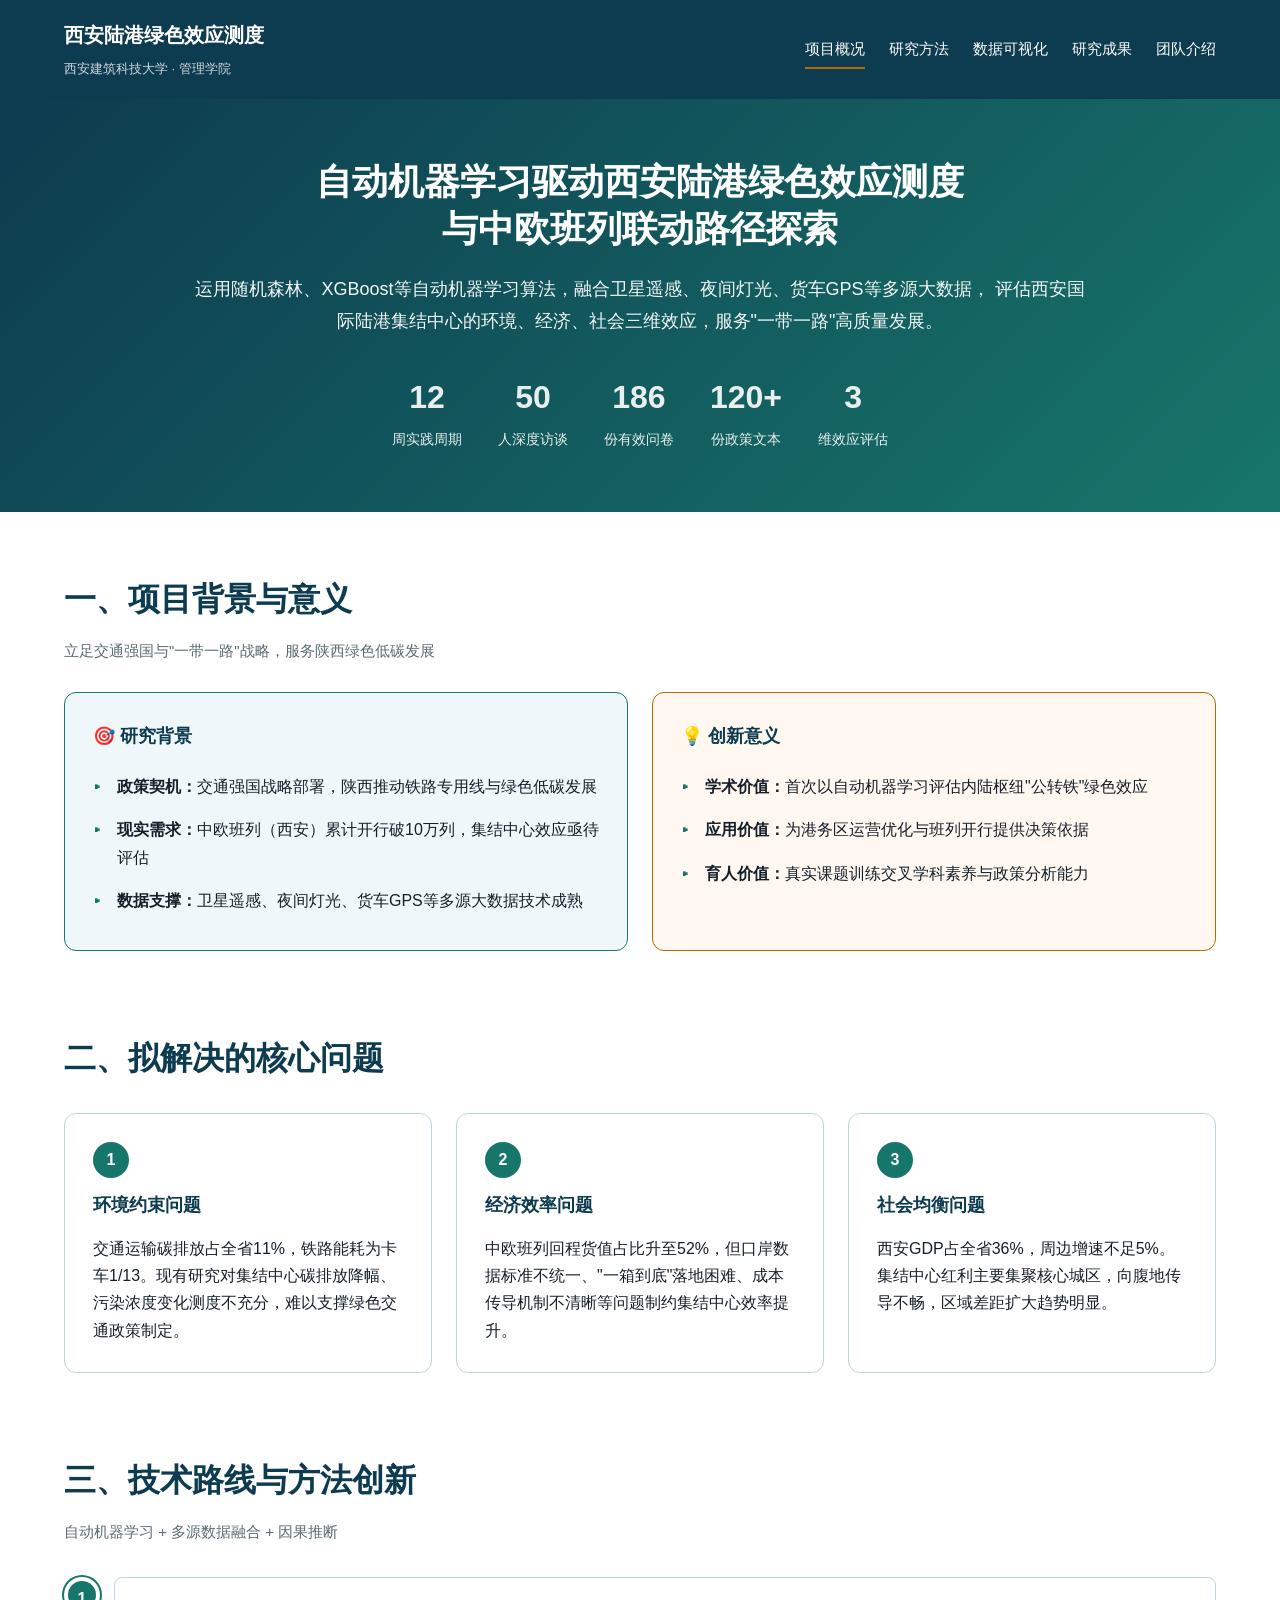
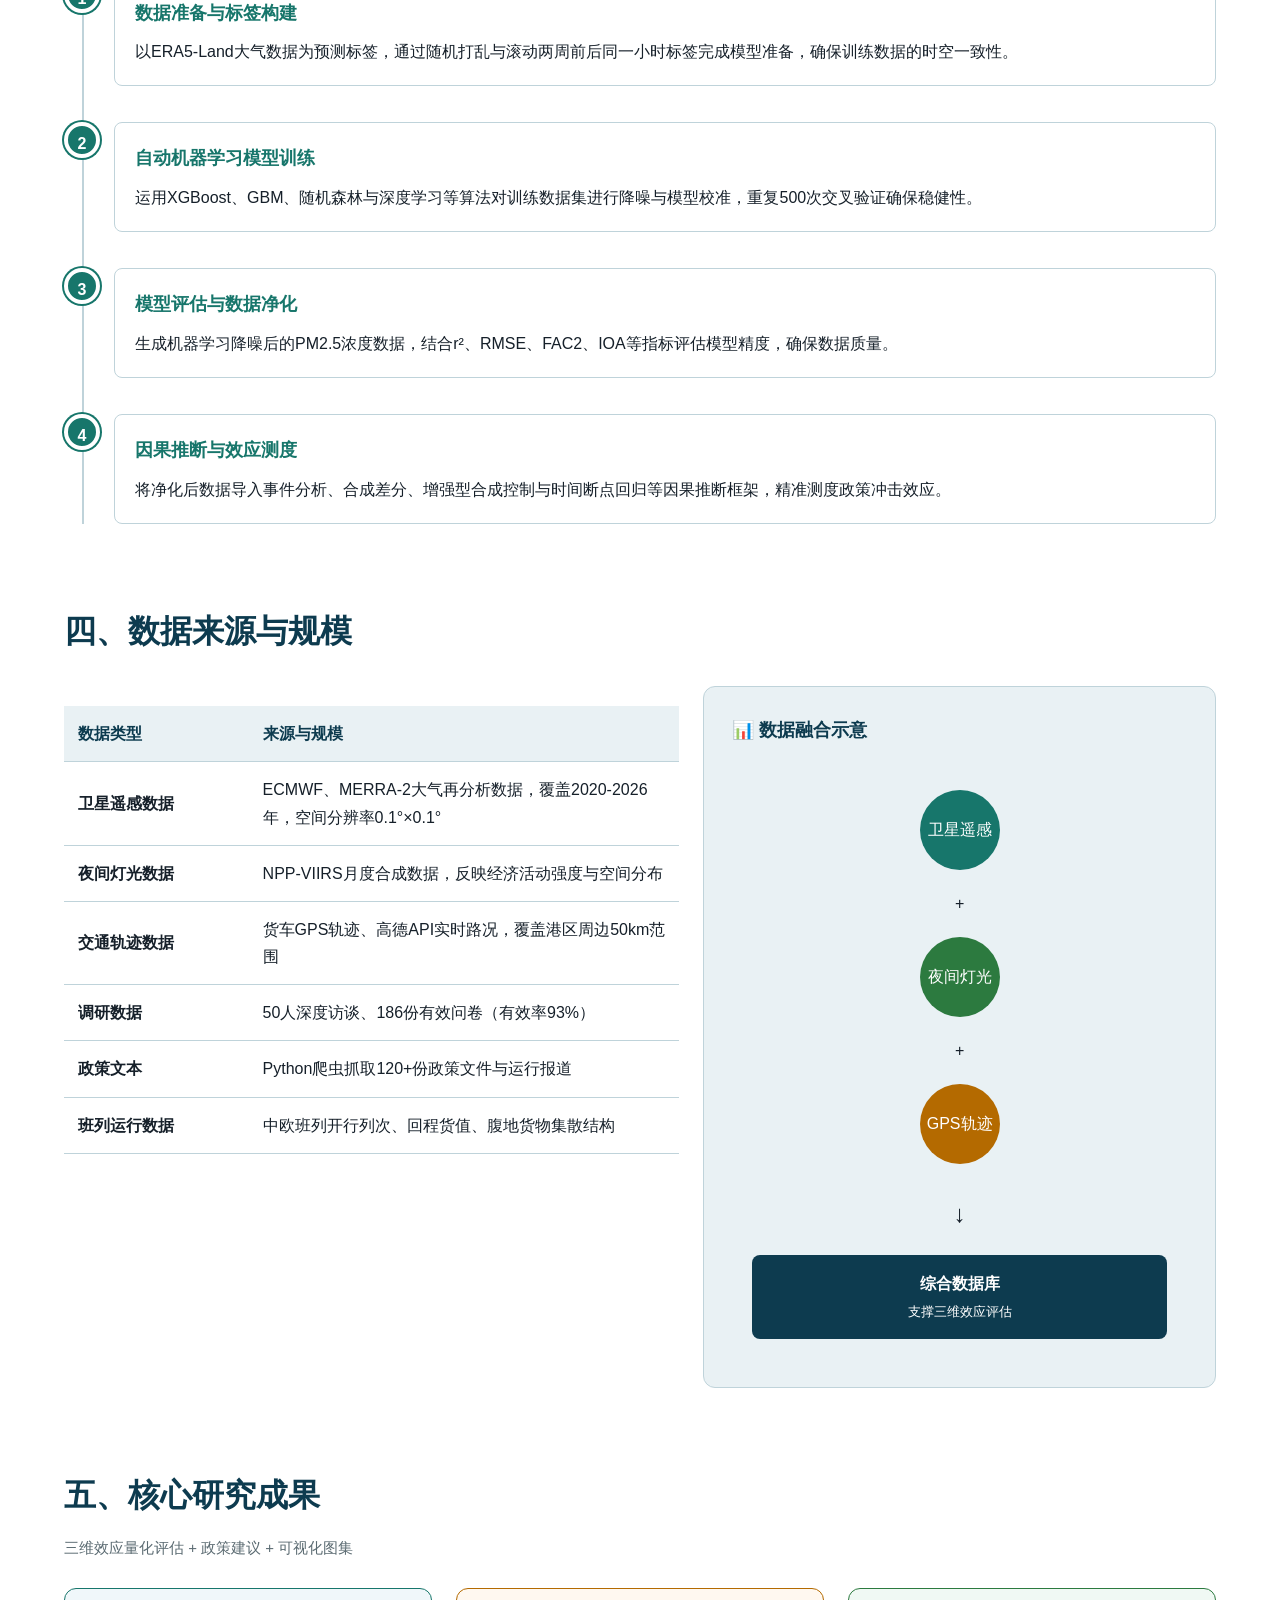
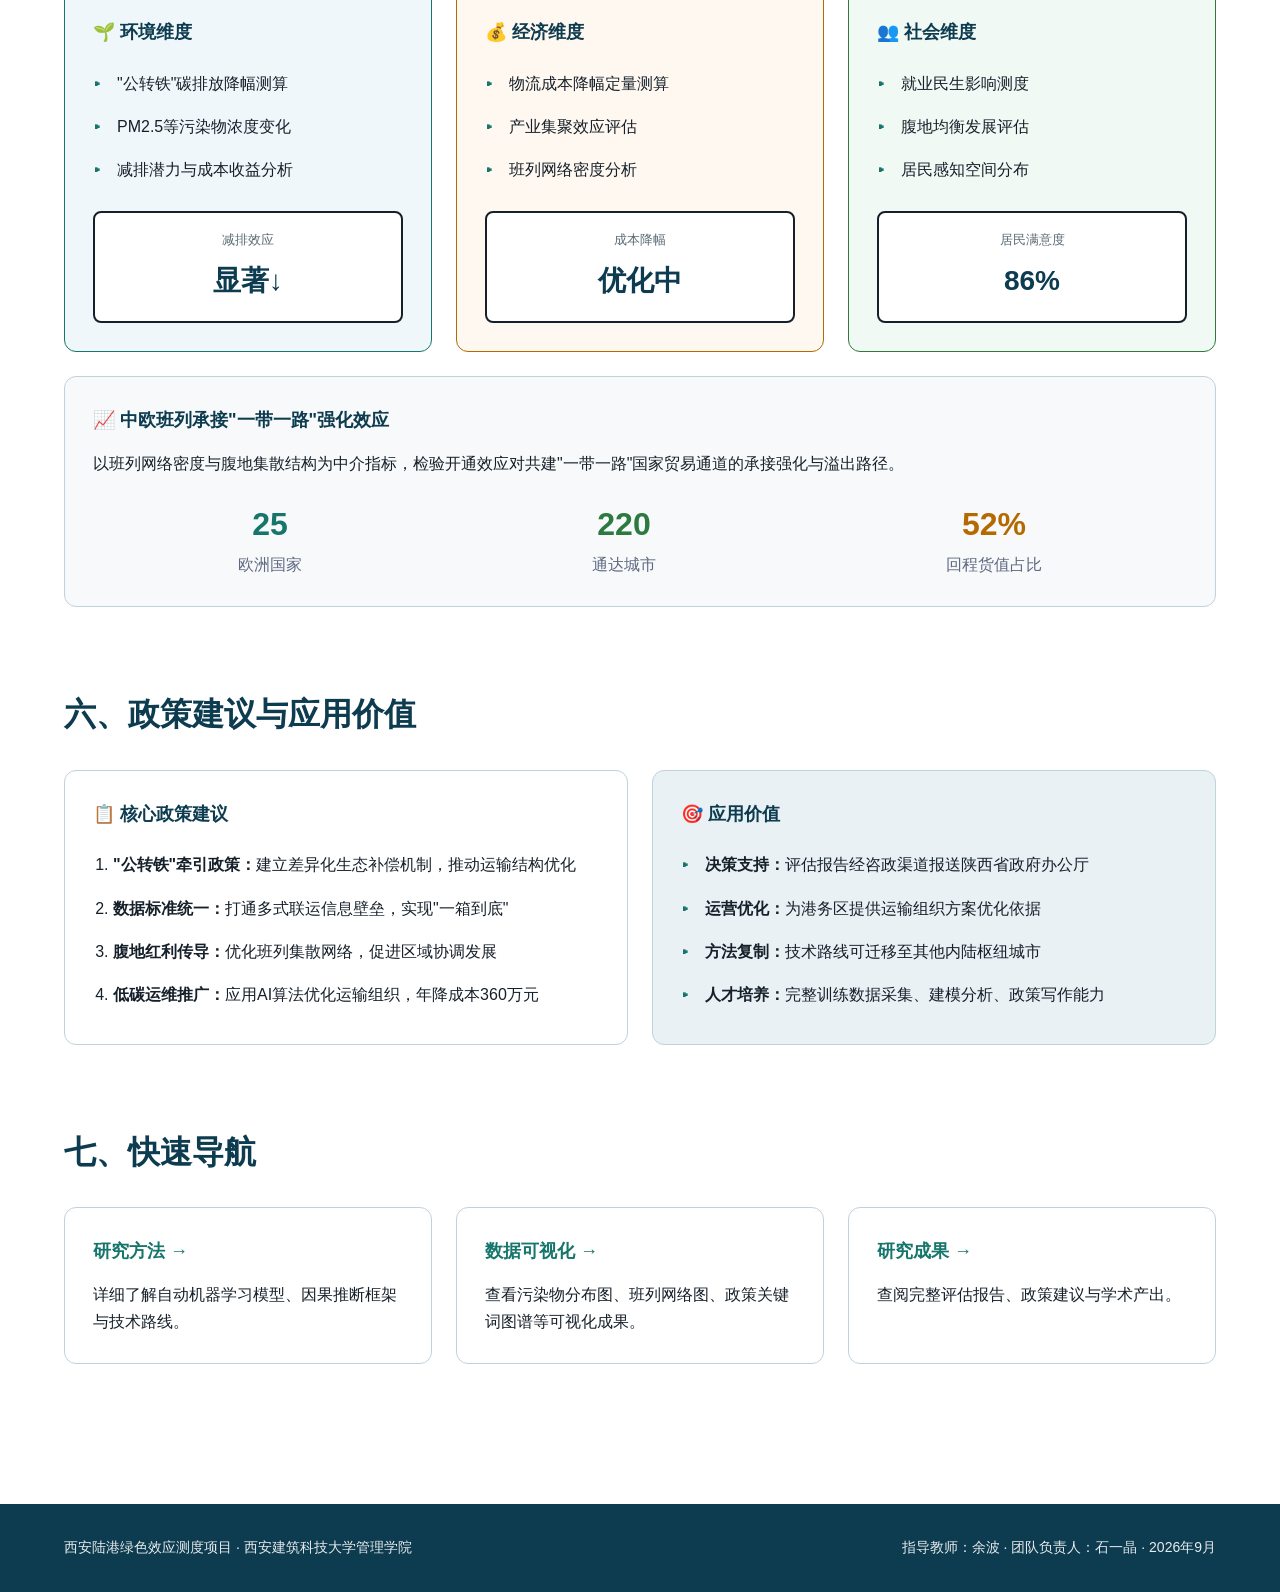
==== index.html @ aa57dc97 "Add files via upload" ====
<!DOCTYPE html>
<html lang="zh-CN">
<head>
<meta charset="utf-8">
<meta name="viewport" content="width=device-width,initial-scale=1">
<title>西安陆港绿色效应测度 · 新文科实践创新项目</title>
<meta name="description" content="自动机器学习驱动西安陆港绿色效应测度与中欧班列联动路径探索">
<link rel="stylesheet" href="assets/style.css">
</head>
<body>
<header>
  <div class="hwrap">
    <div class="brand">
      <b>西安陆港绿色效应测度</b>
      <span>西安建筑科技大学 · 管理学院</span>
    </div>
    <nav>
      <a href="index.html" aria-current="page">项目概况</a>
      <a href="method.html">研究方法</a>
      <a href="data.html">数据可视化</a>
      <a href="results.html">研究成果</a>
      <a href="team.html">团队介绍</a>
    </nav>
  </div>
</header>

<div class="hero">
  <div class="hwrap">
    <h1>自动机器学习驱动西安陆港绿色效应测度<br>与中欧班列联动路径探索</h1>
    <p>运用随机森林、XGBoost等自动机器学习算法，融合卫星遥感、夜间灯光、货车GPS等多源大数据，
       评估西安国际陆港集结中心的环境、经济、社会三维效应，服务"一带一路"高质量发展。</p>
    <div class="meta">
      <div><b>12</b>周实践周期</div>
      <div><b>50</b>人深度访谈</div>
      <div><b>186</b>份有效问卷</div>
      <div><b>120+</b>份政策文本</div>
      <div><b>3</b>维效应评估</div>
    </div>
  </div>
</div>

<main>

<section>
  <h2>一、项目背景与意义</h2>
  <p class="sub">立足交通强国与"一带一路"战略，服务陕西绿色低碳发展</p>

  <div class="grid g2">
    <div class="card ice">
      <h4>🎯 研究背景</h4>
      <ul>
        <li><b>政策契机：</b>交通强国战略部署，陕西推动铁路专用线与绿色低碳发展</li>
        <li><b>现实需求：</b>中欧班列（西安）累计开行破10万列，集结中心效应亟待评估</li>
        <li><b>数据支撑：</b>卫星遥感、夜间灯光、货车GPS等多源大数据技术成熟</li>
      </ul>
    </div>
    <div class="card amber">
      <h4>💡 创新意义</h4>
      <ul>
        <li><b>学术价值：</b>首次以自动机器学习评估内陆枢纽"公转铁"绿色效应</li>
        <li><b>应用价值：</b>为港务区运营优化与班列开行提供决策依据</li>
        <li><b>育人价值：</b>真实课题训练交叉学科素养与政策分析能力</li>
      </ul>
    </div>
  </div>
</section>

<section>
  <h2>二、拟解决的核心问题</h2>
  <div class="grid g3">
    <div class="card">
      <span class="num">1</span>
      <h4>环境约束问题</h4>
      <p>交通运输碳排放占全省11%，铁路能耗为卡车1/13。现有研究对集结中心碳排放降幅、污染浓度变化测度不充分，难以支撑绿色交通政策制定。</p>
    </div>
    <div class="card">
      <span class="num">2</span>
      <h4>经济效率问题</h4>
      <p>中欧班列回程货值占比升至52%，但口岸数据标准不统一、"一箱到底"落地困难、成本传导机制不清晰等问题制约集结中心效率提升。</p>
    </div>
    <div class="card">
      <span class="num">3</span>
      <h4>社会均衡问题</h4>
      <p>西安GDP占全省36%，周边增速不足5%。集结中心红利主要集聚核心城区，向腹地传导不畅，区域差距扩大趋势明显。</p>
    </div>
  </div>
</section>

<section>
  <h2>三、技术路线与方法创新</h2>
  <p class="sub">自动机器学习 + 多源数据融合 + 因果推断</p>

  <div class="timeline">
    <div class="timeline-item">
      <div class="timeline-marker">1</div>
      <div class="timeline-content">
        <h4>数据准备与标签构建</h4>
        <p>以ERA5-Land大气数据为预测标签，通过随机打乱与滚动两周前后同一小时标签完成模型准备，确保训练数据的时空一致性。</p>
      </div>
    </div>

    <div class="timeline-item">
      <div class="timeline-marker">2</div>
      <div class="timeline-content">
        <h4>自动机器学习模型训练</h4>
        <p>运用XGBoost、GBM、随机森林与深度学习等算法对训练数据集进行降噪与模型校准，重复500次交叉验证确保稳健性。</p>
      </div>
    </div>

    <div class="timeline-item">
      <div class="timeline-marker">3</div>
      <div class="timeline-content">
        <h4>模型评估与数据净化</h4>
        <p>生成机器学习降噪后的PM2.5浓度数据，结合r²、RMSE、FAC2、IOA等指标评估模型精度，确保数据质量。</p>
      </div>
    </div>

    <div class="timeline-item">
      <div class="timeline-marker">4</div>
      <div class="timeline-content">
        <h4>因果推断与效应测度</h4>
        <p>将净化后数据导入事件分析、合成差分、增强型合成控制与时间断点回归等因果推断框架，精准测度政策冲击效应。</p>
      </div>
    </div>
  </div>
</section>

<section>
  <h2>四、数据来源与规模</h2>
  <div class="grid g2" style="grid-template-columns:1.2fr 1fr; align-items:start">
    <div>
      <table>
        <tr><th style="width:30%">数据类型</th><th>来源与规模</th></tr>
        <tr>
          <td><b>卫星遥感数据</b></td>
          <td>ECMWF、MERRA-2大气再分析数据，覆盖2020-2026年，空间分辨率0.1°×0.1°</td>
        </tr>
        <tr>
          <td><b>夜间灯光数据</b></td>
          <td>NPP-VIIRS月度合成数据，反映经济活动强度与空间分布</td>
        </tr>
        <tr>
          <td><b>交通轨迹数据</b></td>
          <td>货车GPS轨迹、高德API实时路况，覆盖港区周边50km范围</td>
        </tr>
        <tr>
          <td><b>调研数据</b></td>
          <td>50人深度访谈、186份有效问卷（有效率93%）</td>
        </tr>
        <tr>
          <td><b>政策文本</b></td>
          <td>Python爬虫抓取120+份政策文件与运行报道</td>
        </tr>
        <tr>
          <td><b>班列运行数据</b></td>
          <td>中欧班列开行列次、回程货值、腹地货物集散结构</td>
        </tr>
      </table>
    </div>
    <div class="card tint">
      <h4>📊 数据融合示意</h4>
      <div style="text-align:center; padding:20px">
        <div style="display:inline-block; width:80px; height:80px; background:#17766B;
                    border-radius:50%; color:white; line-height:80px; margin:10px">
          卫星遥感
        </div>
        <div style="margin:10px 0">+</div>
        <div style="display:inline-block; width:80px; height:80px; background:#2C7A3F;
                    border-radius:50%; color:white; line-height:80px; margin:10px">
          夜间灯光
        </div>
        <div style="margin:10px 0">+</div>
        <div style="display:inline-block; width:80px; height:80px; background:#B46A00;
                    border-radius:50%; color:white; line-height:80px; margin:10px">
          GPS轨迹
        </div>
        <div style="margin:20px 0; font-size:24px">↓</div>
        <div style="background:#0D3B4F; color:white; padding:15px; border-radius:8px">
          <b>综合数据库</b><br>
          <small>支撑三维效应评估</small>
        </div>
      </div>
    </div>
  </div>
</section>

<section>
  <h2>五、核心研究成果</h2>
  <p class="sub">三维效应量化评估 + 政策建议 + 可视化图集</p>

  <div class="grid g3">
    <div class="card ice">
      <h4>🌱 环境维度</h4>
      <ul>
        <li>"公转铁"碳排放降幅测算</li>
        <li>PM2.5等污染物浓度变化</li>
        <li>减排潜力与成本收益分析</li>
      </ul>
      <div class="result-box">
        <div class="result-label">减排效应</div>
        <div class="result-value">显著↓</div>
      </div>
    </div>

    <div class="card amber">
      <h4>💰 经济维度</h4>
      <ul>
        <li>物流成本降幅定量测算</li>
        <li>产业集聚效应评估</li>
        <li>班列网络密度分析</li>
      </ul>
      <div class="result-box">
        <div class="result-label">成本降幅</div>
        <div class="result-value">优化中</div>
      </div>
    </div>

    <div class="card green">
      <h4>👥 社会维度</h4>
      <ul>
        <li>就业民生影响测度</li>
        <li>腹地均衡发展评估</li>
        <li>居民感知空间分布</li>
      </ul>
      <div class="result-box">
        <div class="result-label">居民满意度</div>
        <div class="result-value">86%</div>
      </div>
    </div>
  </div>

  <div class="card" style="margin-top:24px; background:#F8F9FA">
    <h4>📈 中欧班列承接"一带一路"强化效应</h4>
    <p style="margin:12px 0">以班列网络密度与腹地集散结构为中介指标，检验开通效应对共建"一带一路"国家贸易通道的承接强化与溢出路径。</p>
    <div style="display:flex; justify-content:space-around; margin-top:20px">
      <div style="text-align:center">
        <div style="font-size:32px; font-weight:bold; color:#17766B">25</div>
        <div style="color:#5E6A82">欧洲国家</div>
      </div>
      <div style="text-align:center">
        <div style="font-size:32px; font-weight:bold; color:#2C7A3F">220</div>
        <div style="color:#5E6A82">通达城市</div>
      </div>
      <div style="text-align:center">
        <div style="font-size:32px; font-weight:bold; color:#B46A00">52%</div>
        <div style="color:#5E6A82">回程货值占比</div>
      </div>
    </div>
  </div>
</section>

<section>
  <h2>六、政策建议与应用价值</h2>
  <div class="grid g2">
    <div class="card">
      <h4>📋 核心政策建议</h4>
      <ol>
        <li><b>"公转铁"牵引政策：</b>建立差异化生态补偿机制，推动运输结构优化</li>
        <li><b>数据标准统一：</b>打通多式联运信息壁垒，实现"一箱到底"</li>
        <li><b>腹地红利传导：</b>优化班列集散网络，促进区域协调发展</li>
        <li><b>低碳运维推广：</b>应用AI算法优化运输组织，年降成本360万元</li>
      </ol>
    </div>
    <div class="card tint">
      <h4>🎯 应用价值</h4>
      <ul>
        <li><b>决策支持：</b>评估报告经咨政渠道报送陕西省政府办公厅</li>
        <li><b>运营优化：</b>为港务区提供运输组织方案优化依据</li>
        <li><b>方法复制：</b>技术路线可迁移至其他内陆枢纽城市</li>
        <li><b>人才培养：</b>完整训练数据采集、建模分析、政策写作能力</li>
      </ul>
    </div>
  </div>
</section>

<section>
  <h2>七、快速导航</h2>
  <div class="grid g3">
    <div class="card">
      <h4><a href="method.html">研究方法 →</a></h4>
      <p>详细了解自动机器学习模型、因果推断框架与技术路线。</p>
    </div>
    <div class="card">
      <h4><a href="data.html">数据可视化 →</a></h4>
      <p>查看污染物分布图、班列网络图、政策关键词图谱等可视化成果。</p>
    </div>
    <div class="card">
      <h4><a href="results.html">研究成果 →</a></h4>
      <p>查阅完整评估报告、政策建议与学术产出。</p>
    </div>
  </div>
</section>

</main>

<footer>
  <div class="hwrap">
    <div>西安陆港绿色效应测度项目 · 西安建筑科技大学管理学院</div>
    <div>指导教师：余波 · 团队负责人：石一晶 · 2026年9月</div>
  </div>
</footer>

<script src="assets/app.js"></script>
</body>
</html>
---- assets/style.css ----
:root {
  --navy: #0D3B4F;
  --teal: #17766B;
  --green: #2C7A3F;
  --amber: #B46A00;
  --red: #990011;
  --ink: #16202A;
  --gray: #5B6B72;
  --light: #E9F1F4;
  --ice: #F0F7FA;
  --line: #BFD3DA;
}

* {
  margin: 0;
  padding: 0;
  box-sizing: border-box;
}

body {
  font-family: -apple-system, BlinkMacSystemFont, "Segoe UI", "PingFang SC", "Hiragino Sans GB", "Microsoft YaHei", sans-serif;
  font-size: 16px;
  line-height: 1.7;
  color: var(--ink);
  background: #fff;
}

.hwrap {
  max-width: 1200px;
  margin: 0 auto;
  padding: 0 24px;
}

/* Header */
header {
  background: var(--navy);
  color: white;
  padding: 18px 0;
  position: sticky;
  top: 0;
  z-index: 100;
  box-shadow: 0 2px 8px rgba(0,0,0,0.1);
}

header .hwrap {
  display: flex;
  justify-content: space-between;
  align-items: center;
  flex-wrap: wrap;
  gap: 16px;
}

.brand b {
  font-size: 20px;
  display: block;
  margin-bottom: 2px;
}

.brand span {
  font-size: 13px;
  opacity: 0.8;
}

nav {
  display: flex;
  gap: 24px;
  flex-wrap: wrap;
}

nav a {
  color: white;
  text-decoration: none;
  font-size: 15px;
  padding: 6px 0;
  border-bottom: 2px solid transparent;
  transition: all 0.2s;
}

nav a:hover,
nav a[aria-current="page"] {
  border-bottom-color: var(--amber);
}

/* Hero */
.hero {
  background: linear-gradient(135deg, var(--navy) 0%, var(--teal) 100%);
  color: white;
  padding: 60px 0;
  text-align: center;
}

.hero h1 {
  font-size: 36px;
  font-weight: 700;
  line-height: 1.3;
  margin-bottom: 20px;
}

.hero p {
  font-size: 18px;
  line-height: 1.8;
  max-width: 900px;
  margin: 0 auto 32px;
  opacity: 0.95;
}

.meta {
  display: flex;
  justify-content: center;
  gap: 36px;
  flex-wrap: wrap;
  margin-top: 32px;
}

.meta > div {
  text-align: center;
}

.meta b {
  display: block;
  font-size: 32px;
  font-weight: 700;
  margin-bottom: 4px;
}

.meta div {
  font-size: 14px;
  opacity: 0.9;
}

/* Main Content */
main {
  padding: 60px 0;
}

section {
  max-width: 1200px;
  margin: 0 auto 80px;
  padding: 0 24px;
}

section:last-child {
  margin-bottom: 0;
}

h2 {
  font-size: 32px;
  font-weight: 700;
  color: var(--navy);
  margin-bottom: 12px;
}

h3 {
  font-size: 24px;
  font-weight: 600;
  color: var(--navy);
  margin: 32px 0 16px;
}

h4 {
  font-size: 18px;
  font-weight: 600;
  color: var(--navy);
  margin-bottom: 12px;
}

p.sub {
  font-size: 15px;
  color: var(--gray);
  margin-bottom: 28px;
}

/* Grid Layout */
.grid {
  display: grid;
  gap: 24px;
  margin-top: 28px;
}

.g2 { grid-template-columns: repeat(2, 1fr); }
.g3 { grid-template-columns: repeat(3, 1fr); }
.g4 { grid-template-columns: repeat(4, 1fr); }

@media (max-width: 900px) {
  .g2, .g3, .g4 { grid-template-columns: 1fr; }
}

/* Cards */
.card {
  background: white;
  border: 1px solid var(--line);
  border-radius: 12px;
  padding: 28px;
  transition: all 0.3s;
}

.card:hover {
  box-shadow: 0 4px 20px rgba(0,0,0,0.08);
  transform: translateY(-2px);
}

.card h4 {
  margin-bottom: 14px;
}

.card h4 a {
  color: var(--teal);
  text-decoration: none;
}

.card h4 a:hover {
  text-decoration: underline;
}

.card ul {
  list-style: none;
  padding-left: 0;
}

.card ul li {
  padding: 8px 0;
  padding-left: 24px;
  position: relative;
}

.card ul li::before {
  content: "▸";
  position: absolute;
  left: 0;
  color: var(--teal);
  font-weight: bold;
}

.card ol {
  padding-left: 20px;
}

.card ol li {
  padding: 8px 0;
}

.card.ice {
  background: var(--ice);
  border-color: var(--teal);
}

.card.amber {
  background: #FFF8F0;
  border-color: var(--amber);
}

.card.green {
  background: #F0F9F4;
  border-color: var(--green);
}

.card.tint {
  background: var(--light);
}

/* Number Badge */
.num {
  display: inline-block;
  width: 36px;
  height: 36px;
  background: var(--teal);
  color: white;
  border-radius: 50%;
  text-align: center;
  line-height: 36px;
  font-weight: bold;
  margin-bottom: 12px;
}

/* Timeline */
.timeline {
  position: relative;
  padding-left: 50px;
  margin-top: 32px;
}

.timeline::before {
  content: '';
  position: absolute;
  left: 18px;
  top: 0;
  bottom: 0;
  width: 2px;
  background: var(--line);
}

.timeline-item {
  position: relative;
  margin-bottom: 36px;
}

.timeline-marker {
  position: absolute;
  left: -50px;
  width: 36px;
  height: 36px;
  background: var(--teal);
  color: white;
  border-radius: 50%;
  text-align: center;
  line-height: 36px;
  font-weight: bold;
  border: 4px solid white;
  box-shadow: 0 0 0 2px var(--teal);
}

.timeline-content {
  background: white;
  border: 1px solid var(--line);
  border-radius: 8px;
  padding: 20px;
}

.timeline-content h4 {
  margin-bottom: 10px;
  color: var(--teal);
}

/* Table */
table {
  width: 100%;
  border-collapse: collapse;
  margin-top: 20px;
}

th, td {
  padding: 14px;
  text-align: left;
  border-bottom: 1px solid var(--line);
}

th {
  background: var(--light);
  color: var(--navy);
  font-weight: 600;
}

tr:hover {
  background: var(--ice);
}

/* Result Box */
.result-box {
  margin-top: 20px;
  padding: 16px;
  background: white;
  border-radius: 8px;
  text-align: center;
  border: 2px solid currentColor;
}

.result-label {
  font-size: 13px;
  color: var(--gray);
  margin-bottom: 6px;
}

.result-value {
  font-size: 28px;
  font-weight: bold;
  color: var(--navy);
}

/* Footer */
footer {
  background: var(--navy);
  color: white;
  padding: 32px 0;
  margin-top: 80px;
}

footer .hwrap {
  display: flex;
  justify-content: space-between;
  align-items: center;
  flex-wrap: wrap;
  gap: 12px;
  font-size: 14px;
  opacity: 0.9;
}

/* Tag */
.tag {
  display: inline-block;
  background: var(--amber);
  color: white;
  font-size: 12px;
  padding: 3px 8px;
  border-radius: 4px;
  margin-left: 6px;
  font-weight: normal;
}

/* Chart Container */
.chart-container {
  position: relative;
  height: 400px;
  margin: 24px 0;
  border: 1px solid var(--line);
  border-radius: 8px;
  padding: 20px;
  background: white;
}

/* Visualization */
.viz-grid {
  display: grid;
  grid-template-columns: repeat(auto-fit, minmax(300px, 1fr));
  gap: 20px;
  margin-top: 24px;
}

.viz-card {
  border: 1px solid var(--line);
  border-radius: 8px;
  overflow: hidden;
}

.viz-card img {
  width: 100%;
  height: auto;
  display: block;
}

.viz-caption {
  padding: 12px 16px;
  background: var(--light);
  font-size: 14px;
  color: var(--gray);
  text-align: center;
}

/* Responsive */
@media (max-width: 768px) {
  .hero h1 {
    font-size: 28px;
  }

  .hero p {
    font-size: 16px;
  }

  h2 {
    font-size: 26px;
  }

  .meta {
    gap: 20px;
  }

  .meta b {
    font-size: 24px;
  }

  nav {
    width: 100%;
  }

  .timeline {
    padding-left: 40px;
  }

  .timeline-marker {
    left: -40px;
    width: 28px;
    height: 28px;
    line-height: 28px;
    font-size: 14px;
  }
}
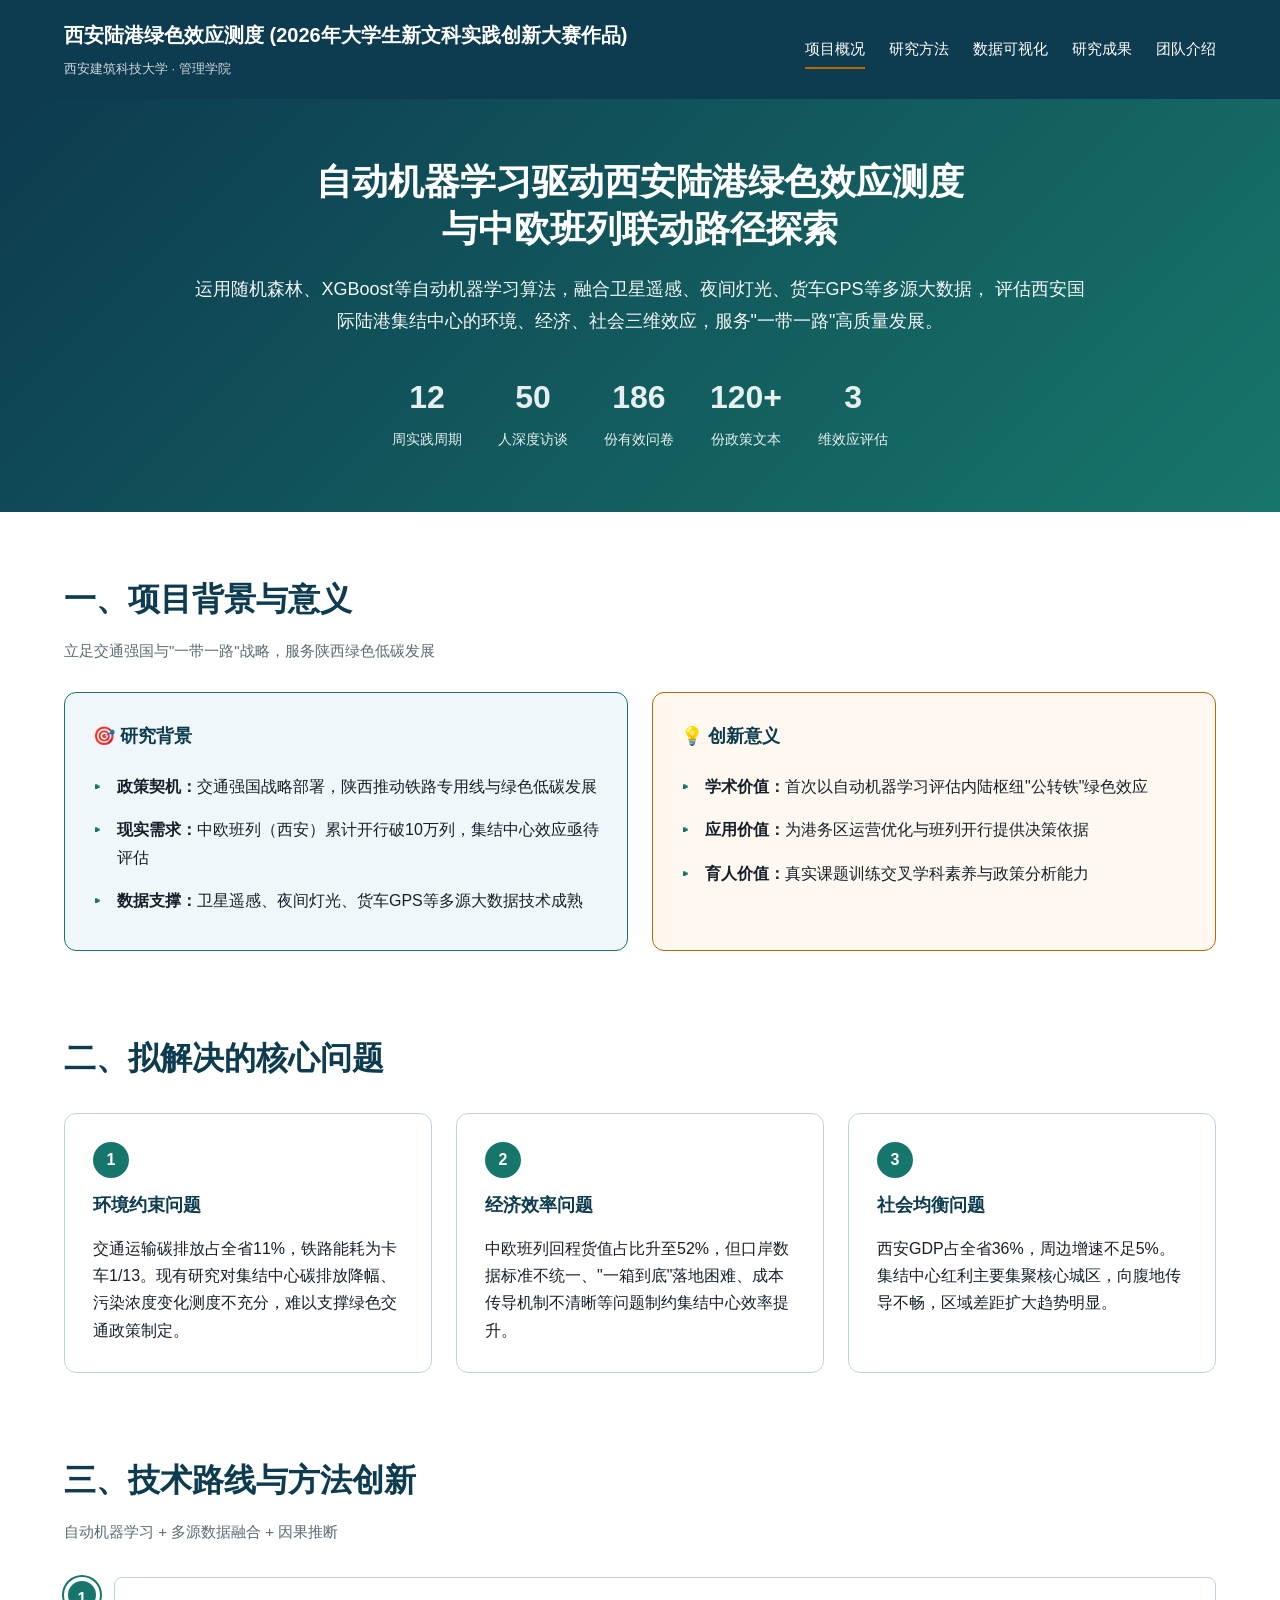
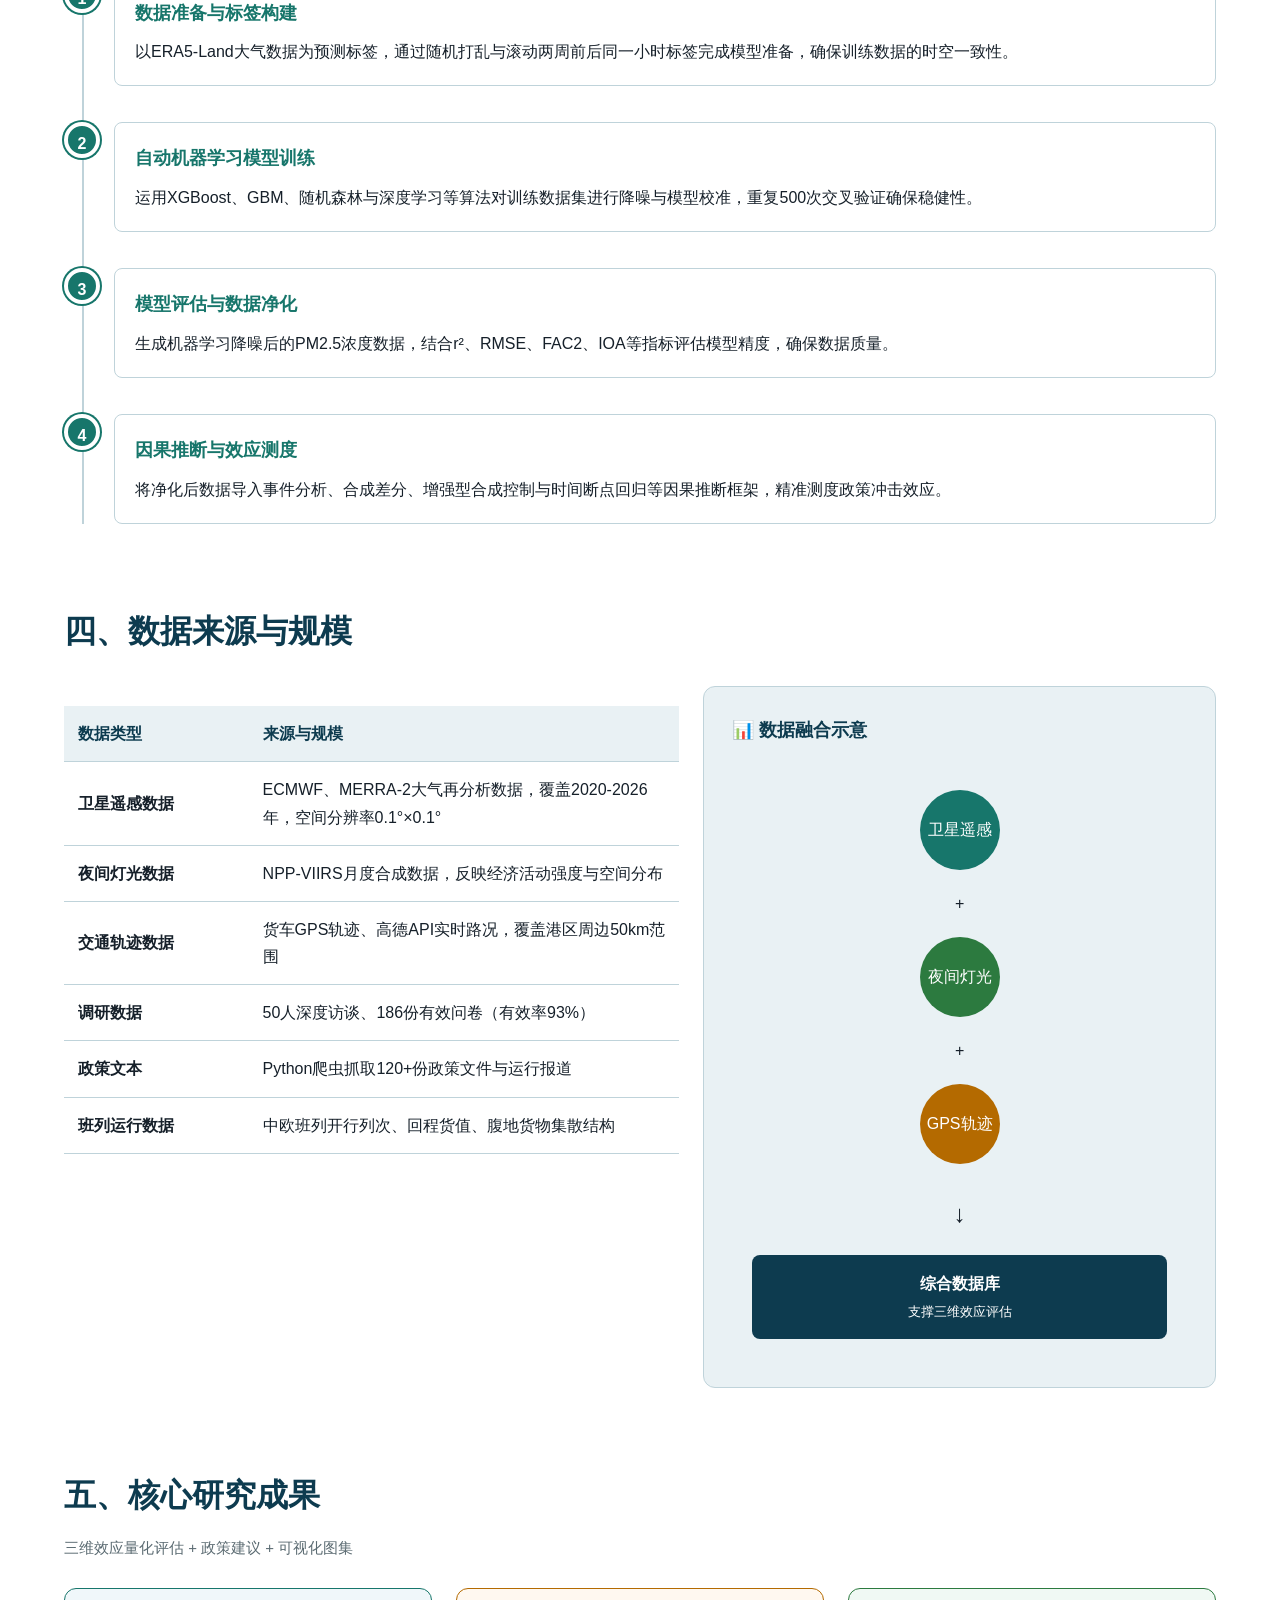
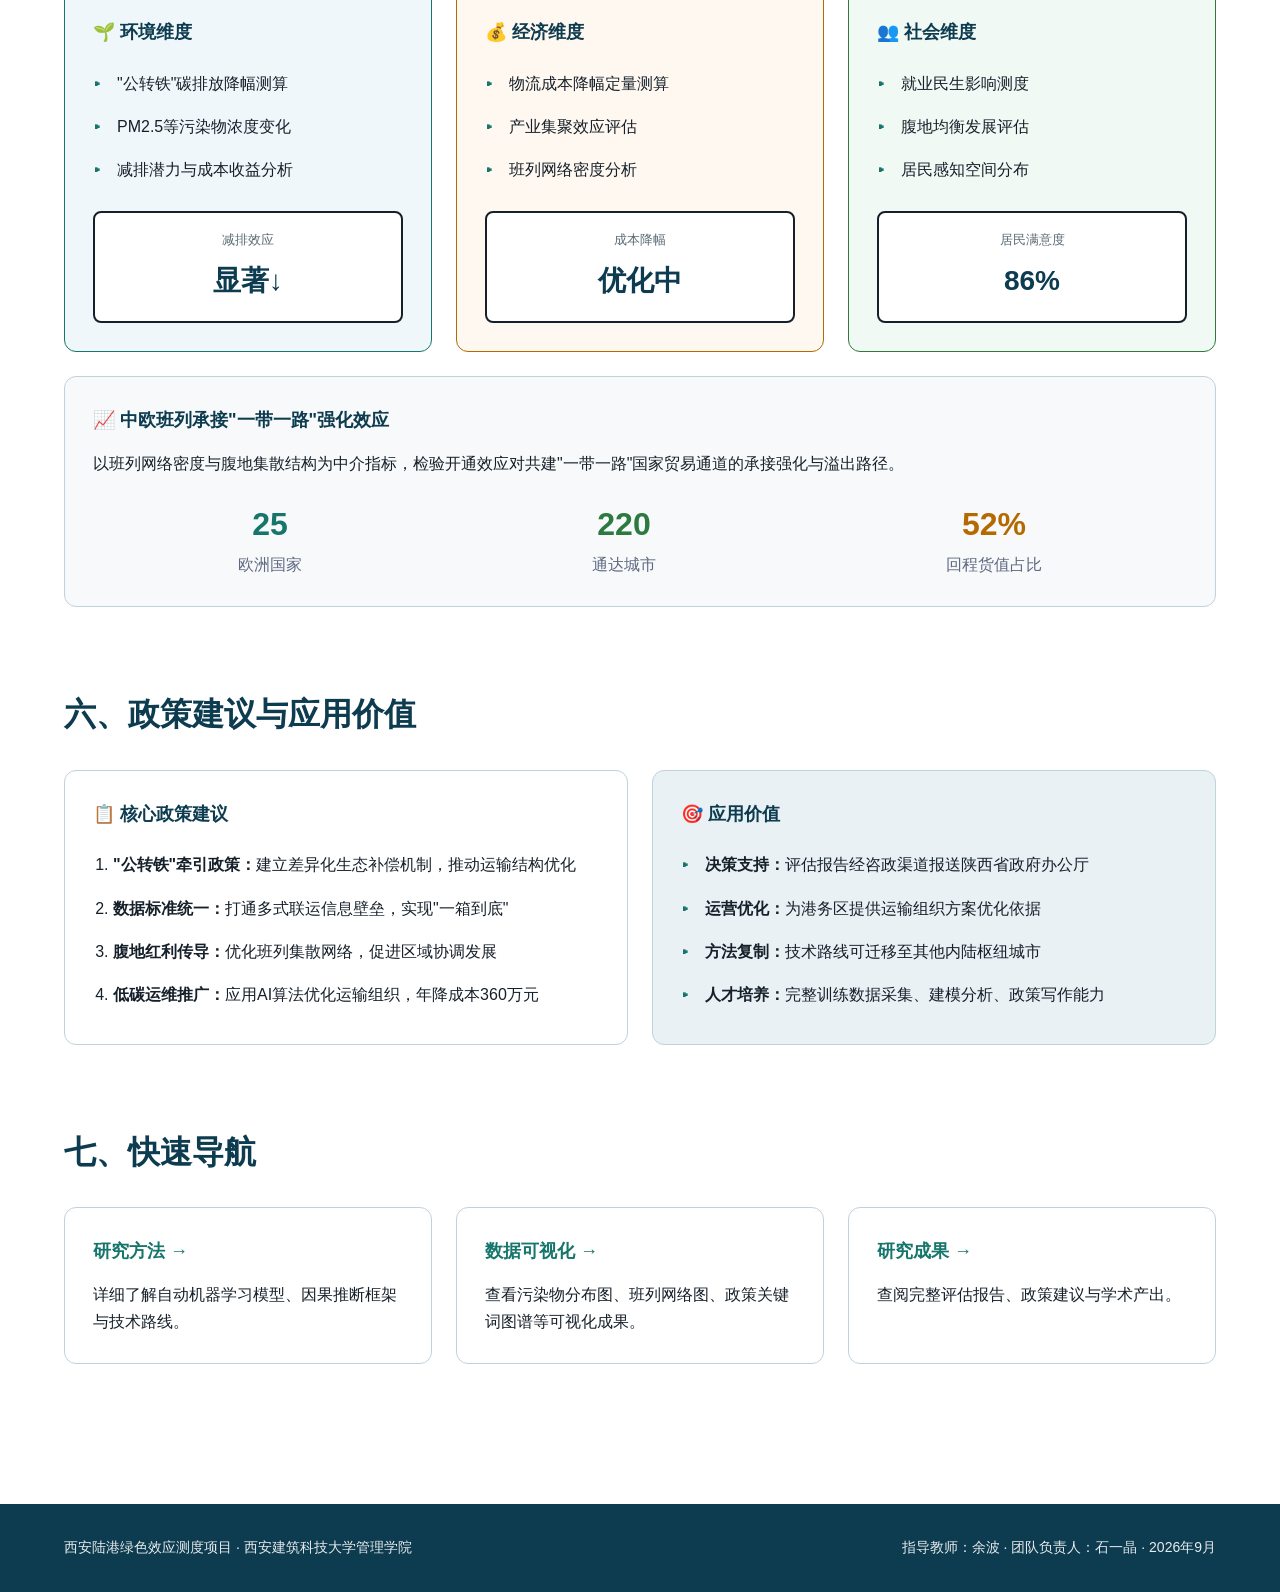
==== commit 19d29b96: "Update index.html" ====
--- a/index.html
+++ b/index.html
@@ -11,7 +11,7 @@
 <header>
   <div class="hwrap">
     <div class="brand">
-      <b>西安陆港绿色效应测度</b>
+      <b>西安陆港绿色效应测度 (2026年大学生新文科实践创新大赛作品)</b>
       <span>西安建筑科技大学 · 管理学院</span>
     </div>
     <nav>
